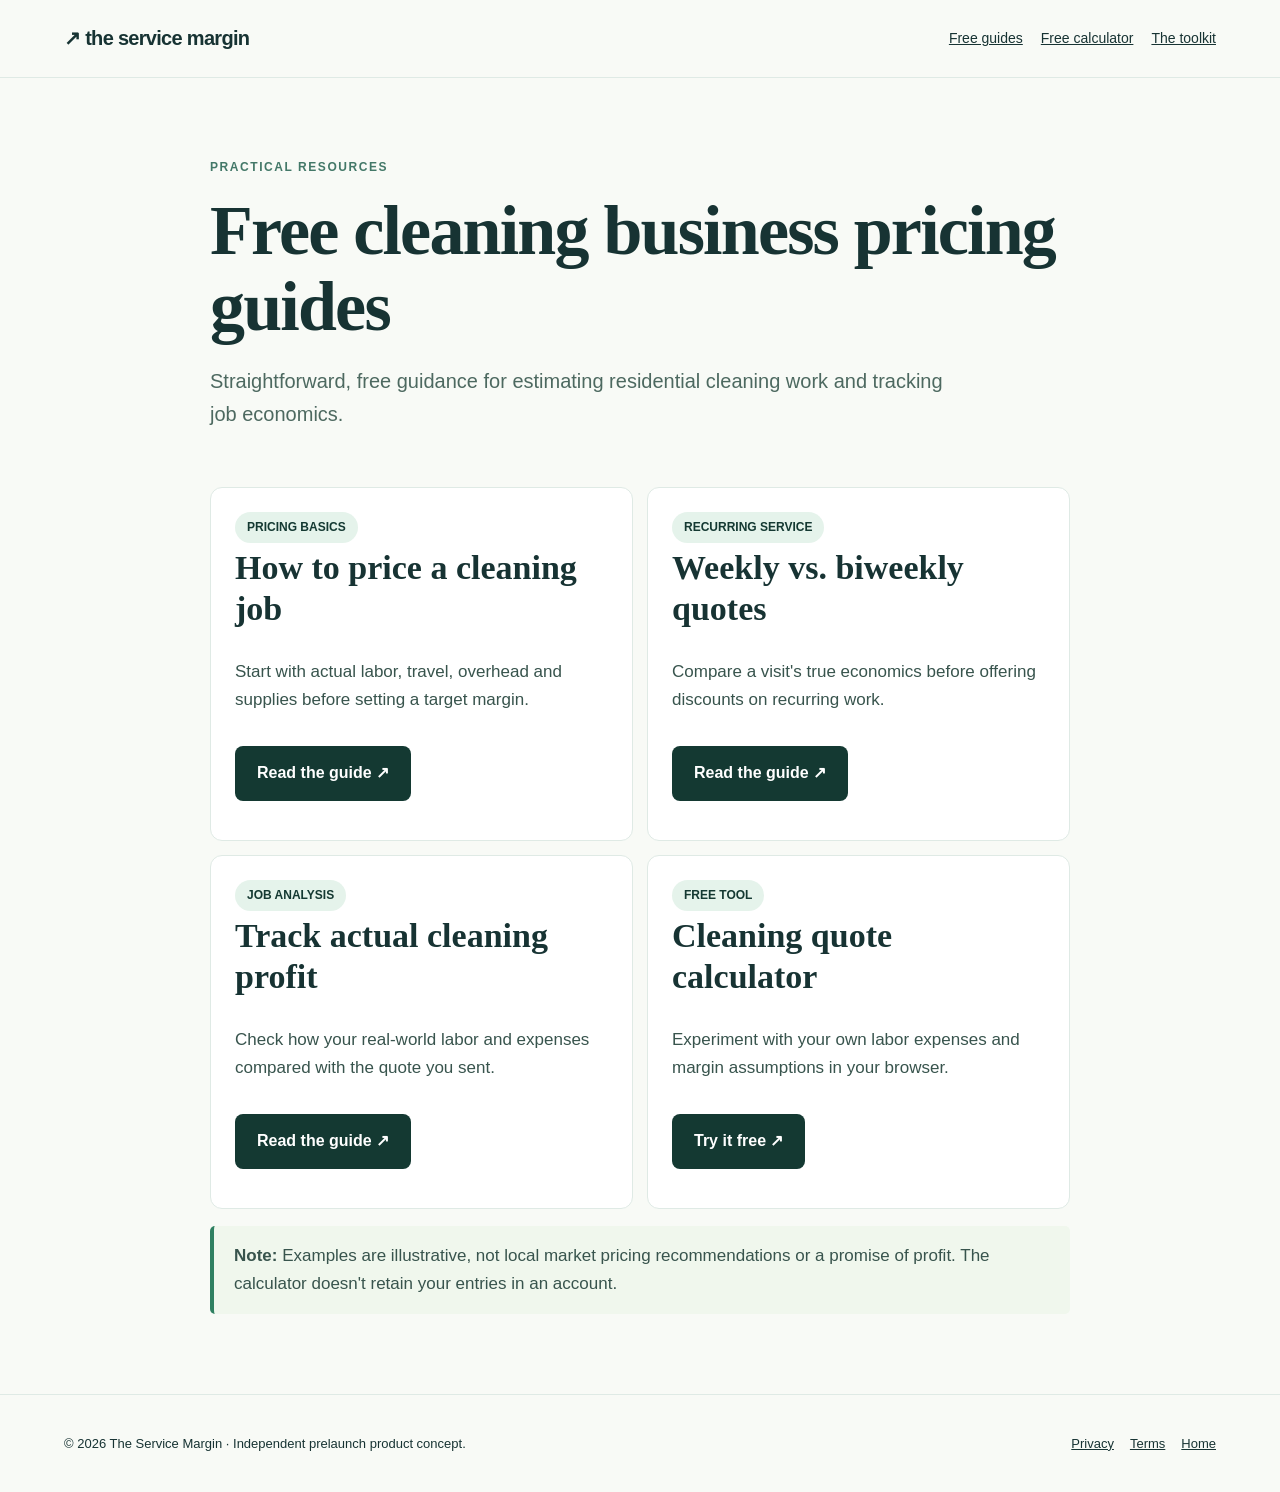
==== guides.html @ b59aeae9 "Add guides.html for prelaunch website" ====
<!doctype html><html lang="en"><head><meta charset="utf-8"><meta name="viewport" content="width=device-width,initial-scale=1"><meta name="theme-color" content="#143932"><meta name="description" content="Straightforward, free guidance for estimating residential cleaning work and tracking job economics."><title>Free cleaning business pricing guides | The Service Margin</title><link rel="stylesheet" href="guide-styles.css"><link rel="icon" type="image/svg+xml" href="favicon.svg"></head><body><nav><a href="index.html">↗ the service margin</a><div class="links"><a href="guides.html">Free guides</a><a href="index.html#calculator">Free calculator</a><a href="index.html#toolkit">The toolkit</a></div></nav><main><header><small>PRACTICAL RESOURCES</small><h1>Free cleaning business pricing guides</h1><p class="lead">Straightforward, free guidance for estimating residential cleaning work and tracking job economics.</p></header><div class="two"><article><span class="badge">PRICING BASICS</span><h2>How to price a cleaning job</h2><p>Start with actual labor, travel, overhead and supplies before setting a target margin.</p><a class="button" href="pricing-cleaning-jobs.html">Read the guide ↗</a></article><article><span class="badge">RECURRING SERVICE</span><h2>Weekly vs. biweekly quotes</h2><p>Compare a visit's true economics before offering discounts on recurring work.</p><a class="button" href="recurring-cleaning-pricing.html">Read the guide ↗</a></article><article><span class="badge">JOB ANALYSIS</span><h2>Track actual cleaning profit</h2><p>Check how your real-world labor and expenses compared with the quote you sent.</p><a class="button" href="cleaning-job-profit-tracker.html">Read the guide ↗</a></article><article><span class="badge">FREE TOOL</span><h2>Cleaning quote calculator</h2><p>Experiment with your own labor expenses and margin assumptions in your browser.</p><a class="button" href="index.html#calculator">Try it free ↗</a></article></div><p class="notice"><strong>Note:</strong> Examples are illustrative, not local market pricing recommendations or a promise of profit. The calculator doesn't retain your entries in an account.</p></main><footer><span>© 2026 The Service Margin · Independent prelaunch product concept.</span><div><a href="privacy.html">Privacy</a><a href="terms.html">Terms</a><a href="index.html">Home</a></div></footer></body></html>
---- guide-styles.css ----
:root{color-scheme:light;--ink:#173333;--muted:#5f7370;--mint:#e5f3eb;--green:#143932;--lime:#d5f79c}*{box-sizing:border-box}body{margin:0;font-family:Inter,ui-sans-serif,-apple-system,BlinkMacSystemFont,"Segoe UI",sans-serif;background:#f8faf6;color:var(--ink);line-height:1.65}a{color:inherit}nav{padding:22px max(5vw,18px);display:flex;justify-content:space-between;align-items:center;border-bottom:1px solid #dfeae5;gap:18px}nav>a:first-child{font-size:20px;font-weight:750;text-decoration:none;letter-spacing:-.7px}nav .links{display:flex;flex-wrap:wrap;gap:18px;font-size:14px}main{width:min(860px,calc(100% - 36px));margin:auto}header{padding:75px 0 36px}header small{font-size:12px;font-weight:800;letter-spacing:.13em;color:#437868}h1{font-family:Georgia,serif;font-size:clamp(40px,6vw,70px);line-height:1.08;letter-spacing:-1.8px;margin:14px 0 20px}h2{font-family:Georgia,serif;font-size:clamp(25px,3vw,34px);margin-top:42px;line-height:1.2}p,li{color:#38544d;font-size:17px}.lead{font-size:20px;color:#4d6960;max-width:740px}section.card,article.card{background:#fff;border:1px solid #dde9e1;border-radius:18px;padding:30px 36px;margin:18px 0;box-shadow:0 10px 26px #15392d08}.badge{font-size:12px;font-weight:700;background:var(--mint);color:var(--green);border-radius:30px;padding:6px 12px;display:inline-block}a.button{display:inline-block;background:var(--green);color:#fff;text-decoration:none;padding:14px 22px;border-radius:8px;font-weight:750;margin:15px 0}footer{padding:38px max(5vw,18px);border-top:1px solid #dfeae5;margin-top:80px;font-size:13px;display:flex;gap:18px;flex-wrap:wrap;justify-content:space-between}footer a{margin-left:16px}.notice{padding:16px 20px;background:#f0f7ed;border-left:4px solid #2f8061;border-radius:5px}.two{display:grid;grid-template-columns:repeat(2,1fr);gap:14px}.two article{padding:24px;background:white;border:1px solid #dfeae5;border-radius:12px}.two h2{margin-top:5px}code{white-space:normal;background:#e5f0e8;padding:3px 6px;border-radius:4px}@media(max-width:650px){nav{align-items:flex-start;flex-direction:column}.two{grid-template-columns:1fr}section.card,article.card{padding:20px}header{padding-top:44px}footer a{margin-left:6px}}
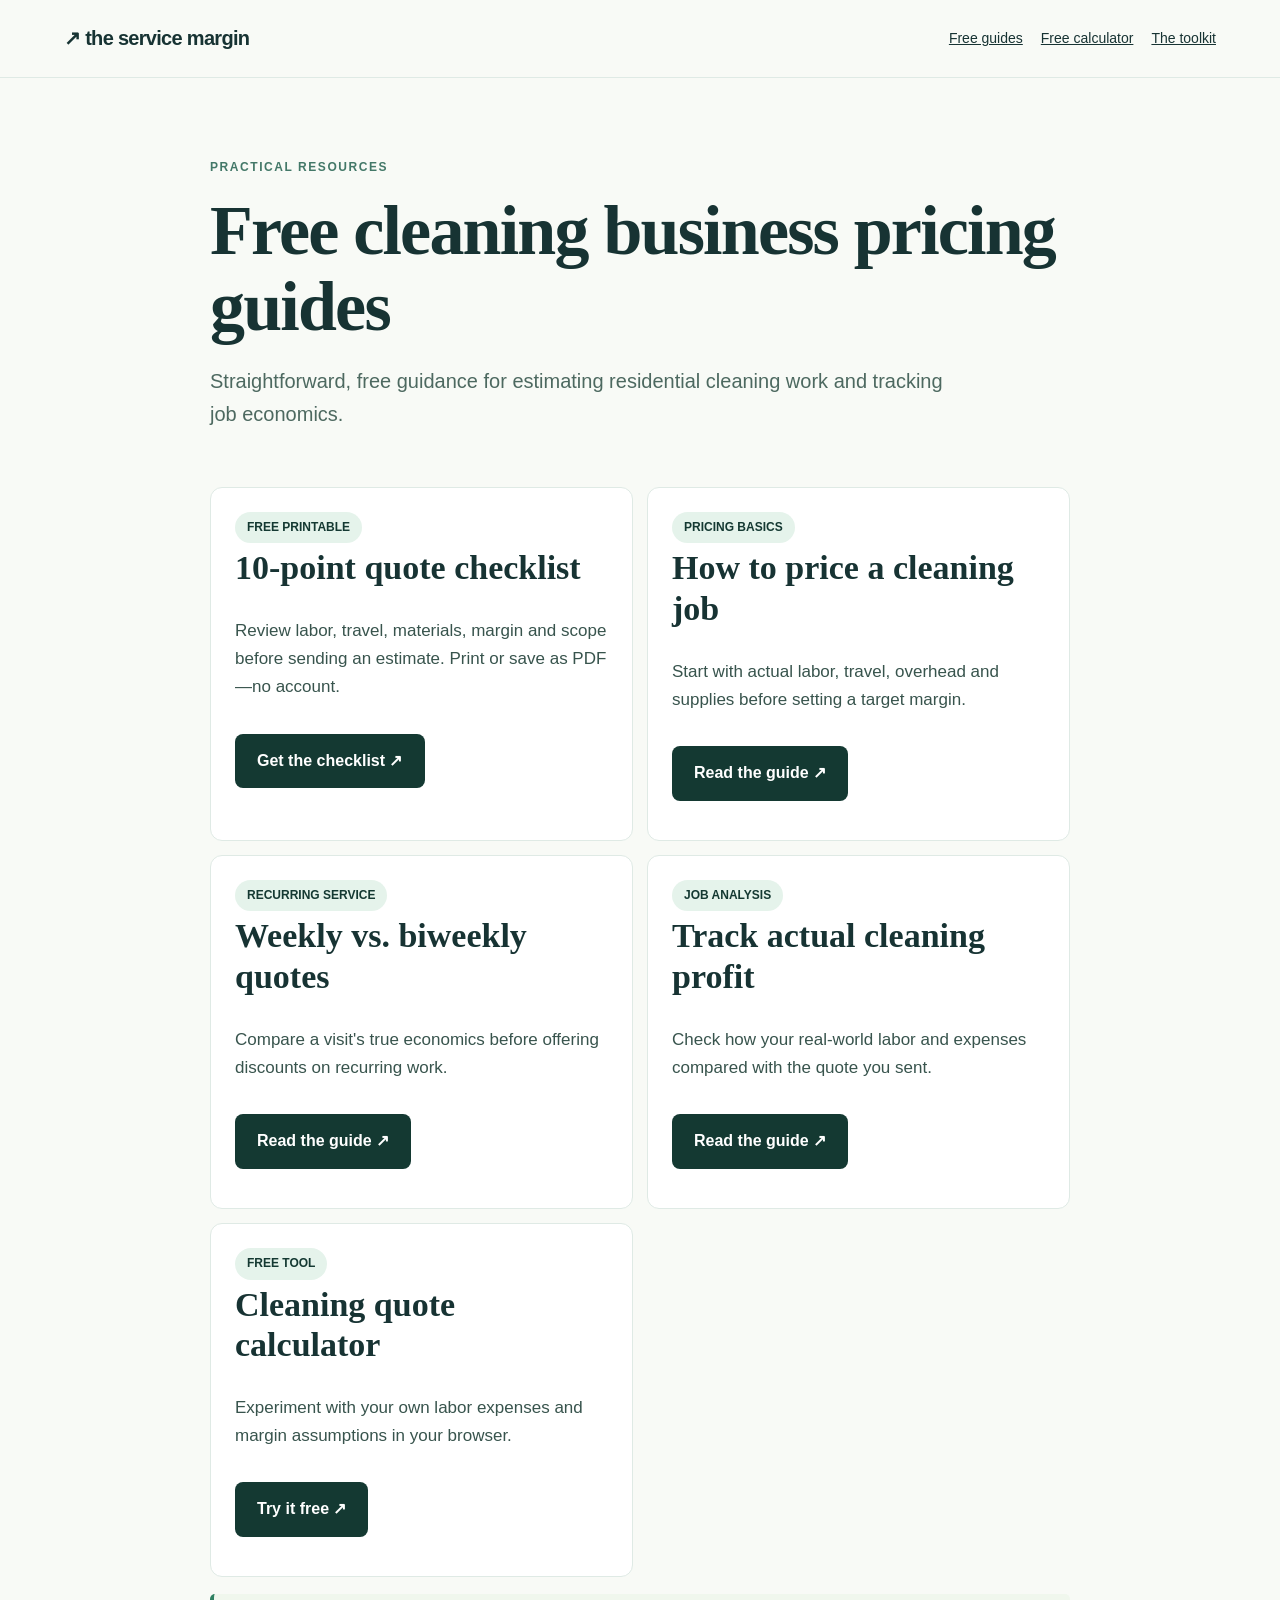
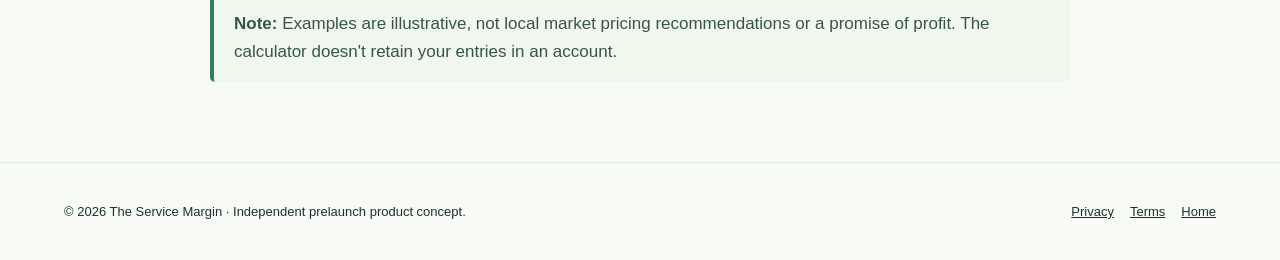
==== commit 548b5b1e: "Feature printable checklist in free resources" ====
--- a/guides.html
+++ b/guides.html
@@ -1 +1 @@
-<!doctype html><html lang="en"><head><meta charset="utf-8"><meta name="viewport" content="width=device-width,initial-scale=1"><meta name="theme-color" content="#143932"><meta name="description" content="Straightforward, free guidance for estimating residential cleaning work and tracking job economics."><title>Free cleaning business pricing guides | The Service Margin</title><link rel="stylesheet" href="guide-styles.css"><link rel="icon" type="image/svg+xml" href="favicon.svg"></head><body><nav><a href="index.html">↗ the service margin</a><div class="links"><a href="guides.html">Free guides</a><a href="index.html#calculator">Free calculator</a><a href="index.html#toolkit">The toolkit</a></div></nav><main><header><small>PRACTICAL RESOURCES</small><h1>Free cleaning business pricing guides</h1><p class="lead">Straightforward, free guidance for estimating residential cleaning work and tracking job economics.</p></header><div class="two"><article><span class="badge">PRICING BASICS</span><h2>How to price a cleaning job</h2><p>Start with actual labor, travel, overhead and supplies before setting a target margin.</p><a class="button" href="pricing-cleaning-jobs.html">Read the guide ↗</a></article><article><span class="badge">RECURRING SERVICE</span><h2>Weekly vs. biweekly quotes</h2><p>Compare a visit's true economics before offering discounts on recurring work.</p><a class="button" href="recurring-cleaning-pricing.html">Read the guide ↗</a></article><article><span class="badge">JOB ANALYSIS</span><h2>Track actual cleaning profit</h2><p>Check how your real-world labor and expenses compared with the quote you sent.</p><a class="button" href="cleaning-job-profit-tracker.html">Read the guide ↗</a></article><article><span class="badge">FREE TOOL</span><h2>Cleaning quote calculator</h2><p>Experiment with your own labor expenses and margin assumptions in your browser.</p><a class="button" href="index.html#calculator">Try it free ↗</a></article></div><p class="notice"><strong>Note:</strong> Examples are illustrative, not local market pricing recommendations or a promise of profit. The calculator doesn't retain your entries in an account.</p></main><footer><span>© 2026 The Service Margin · Independent prelaunch product concept.</span><div><a href="privacy.html">Privacy</a><a href="terms.html">Terms</a><a href="index.html">Home</a></div></footer></body></html>+<!doctype html><html lang="en"><head><meta charset="utf-8"><meta name="viewport" content="width=device-width,initial-scale=1"><meta name="theme-color" content="#143932"><meta name="description" content="Straightforward, free guidance for estimating residential cleaning work and tracking job economics."><title>Free cleaning business pricing guides | The Service Margin</title><link rel="stylesheet" href="guide-styles.css"><link rel="icon" type="image/svg+xml" href="favicon.svg"></head><body><nav><a href="index.html">↗ the service margin</a><div class="links"><a href="guides.html">Free guides</a><a href="index.html#calculator">Free calculator</a><a href="index.html#toolkit">The toolkit</a></div></nav><main><header><small>PRACTICAL RESOURCES</small><h1>Free cleaning business pricing guides</h1><p class="lead">Straightforward, free guidance for estimating residential cleaning work and tracking job economics.</p></header><div class="two"><article><span class="badge">FREE PRINTABLE</span><h2>10-point quote checklist</h2><p>Review labor, travel, materials, margin and scope before sending an estimate. Print or save as PDF—no account.</p><a class="button" href="cleaning-job-price-checklist.html">Get the checklist ↗</a></article><article><span class="badge">PRICING BASICS</span><h2>How to price a cleaning job</h2><p>Start with actual labor, travel, overhead and supplies before setting a target margin.</p><a class="button" href="pricing-cleaning-jobs.html">Read the guide ↗</a></article><article><span class="badge">RECURRING SERVICE</span><h2>Weekly vs. biweekly quotes</h2><p>Compare a visit's true economics before offering discounts on recurring work.</p><a class="button" href="recurring-cleaning-pricing.html">Read the guide ↗</a></article><article><span class="badge">JOB ANALYSIS</span><h2>Track actual cleaning profit</h2><p>Check how your real-world labor and expenses compared with the quote you sent.</p><a class="button" href="cleaning-job-profit-tracker.html">Read the guide ↗</a></article><article><span class="badge">FREE TOOL</span><h2>Cleaning quote calculator</h2><p>Experiment with your own labor expenses and margin assumptions in your browser.</p><a class="button" href="index.html#calculator">Try it free ↗</a></article></div><p class="notice"><strong>Note:</strong> Examples are illustrative, not local market pricing recommendations or a promise of profit. The calculator doesn't retain your entries in an account.</p></main><footer><span>© 2026 The Service Margin · Independent prelaunch product concept.</span><div><a href="privacy.html">Privacy</a><a href="terms.html">Terms</a><a href="index.html">Home</a></div></footer></body></html>
